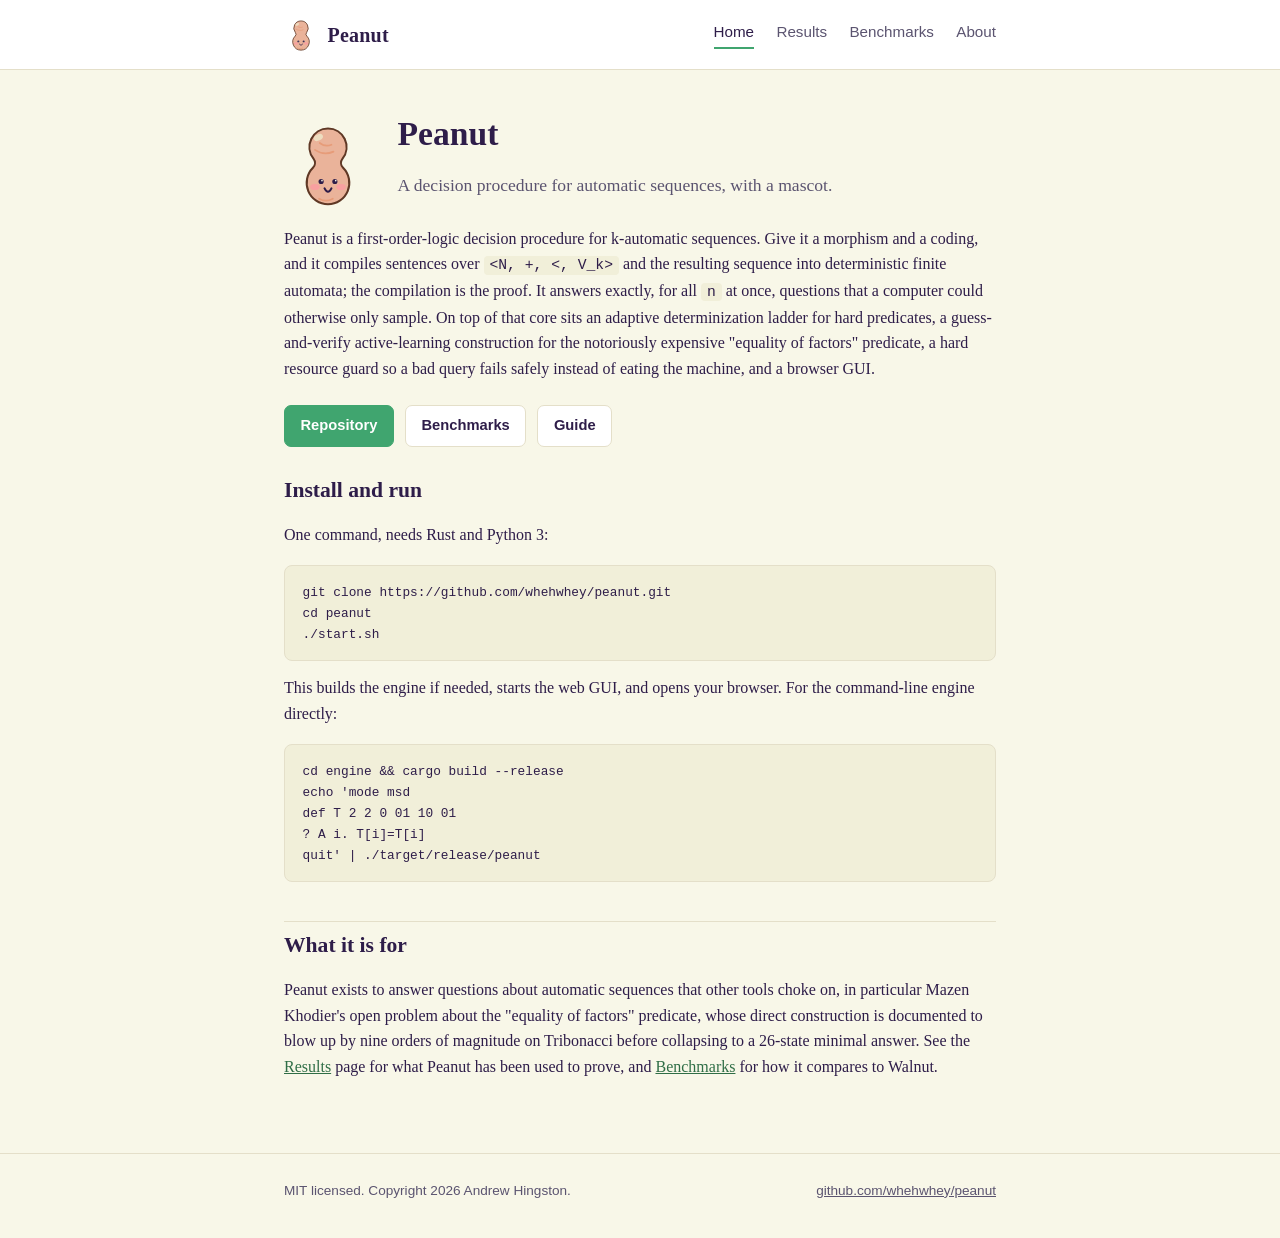
==== docs/site/index.html @ fb2adb34 "Add docs/site/: GitHub Pages source (not enabled) Static HTML/CSS site: index, results, benchmarks, " ====
<!doctype html>
<html lang="en">
<head>
<meta charset="utf-8">
<meta name="viewport" content="width=device-width, initial-scale=1">
<title>Peanut: an automatic sequence decision procedure</title>
<meta name="description" content="Peanut is a first-order-logic decision procedure for k-automatic sequences: an open-source engine, benchmarked against Walnut, that has answered two open problems.">
<link rel="icon" href="assets/favicon.svg" type="image/svg+xml">
<link rel="stylesheet" href="style.css">
</head>
<body>
<header class="site">
  <div class="wrap">
    <a class="brand" href="index.html">
      <img src="assets/logo.svg" alt="">
      <span class="brand-name">Peanut</span>
    </a>
    <nav class="site">
      <a href="index.html" aria-current="page">Home</a>
      <a href="results.html">Results</a>
      <a href="benchmarks.html">Benchmarks</a>
      <a href="about.html">About</a>
    </nav>
  </div>
</header>

<main>
  <div class="wrap">
    <div class="hero">
      <img src="assets/logo.svg" alt="Peanut mascot: a chubby kawaii peanut with dot eyes and blushed cheeks">
      <div>
        <h1>Peanut</h1>
        <p class="lede">A decision procedure for automatic sequences, with a mascot.</p>
      </div>
    </div>

    <p>
      Peanut is a first-order-logic decision procedure for k-automatic sequences.
      Give it a morphism and a coding, and it compiles sentences over
      <code>&lt;N, +, &lt;, V_k&gt;</code> and the resulting sequence into deterministic
      finite automata; the compilation is the proof. It answers exactly, for all
      <code>n</code> at once, questions that a computer could otherwise only sample.
      On top of that core sits an adaptive determinization ladder for hard
      predicates, a guess-and-verify active-learning construction for the notoriously
      expensive "equality of factors" predicate, a hard resource guard so a bad query
      fails safely instead of eating the machine, and a browser GUI.
    </p>

    <div class="cta-row">
      <a class="btn btn-primary" href="https://github.com/whehwhey/peanut">Repository</a>
      <a class="btn" href="benchmarks.html">Benchmarks</a>
      <a class="btn" href="https://github.com/whehwhey/peanut/blob/main/docs/COMMANDS.md">Guide</a>
    </div>

    <h2>Install and run</h2>
    <p>One command, needs Rust and Python 3:</p>
    <pre><code>git clone https://github.com/whehwhey/peanut.git
cd peanut
./start.sh</code></pre>
    <p>
      This builds the engine if needed, starts the web GUI, and opens your browser.
      For the command-line engine directly:
    </p>
    <pre><code>cd engine &amp;&amp; cargo build --release
echo 'mode msd
def T 2 2 0 01 10 01
? A i. T[i]=T[i]
quit' | ./target/release/peanut</code></pre>

    <h2>What it is for</h2>
    <p>
      Peanut exists to answer questions about automatic sequences that other tools
      choke on, in particular Mazen Khodier's open problem about the "equality of
      factors" predicate, whose direct construction is documented to blow up by nine
      orders of magnitude on Tribonacci before collapsing to a 26-state minimal
      answer. See the <a href="results.html">Results</a> page for what Peanut has
      been used to prove, and <a href="benchmarks.html">Benchmarks</a> for how it
      compares to Walnut.
    </p>
  </div>
</main>

<footer class="site">
  <div class="wrap">
    <span>MIT licensed. Copyright 2026 Andrew Hingston.</span>
    <span><a href="https://github.com/whehwhey/peanut">github.com/whehwhey/peanut</a></span>
  </div>
</footer>
</body>
</html>
---- docs/site/style.css ----
/* Peanut site — shared styles. Palette derived in brand/BRAND.md. */

:root {
  --shell: #EAB39A;
  --shadow: #E48558;
  --outline: #5F3825;
  --ink: #2E1D49;
  --cream: #F8F7E8;
  --highlight: #F0EFD1;
  --true: #69A234;
  --think: #40A56F;
  --blush: #F8A0A0;
  --false: #E14747;

  --bg: var(--cream);
  --surface: #ffffff;
  --text: var(--ink);
  --text-muted: #5b5470;
  --border: #e4dfc9;
  --link: #2f6e46;
  --link-hover: var(--true);
  --code-bg: #f1efd9;
}

@media (prefers-color-scheme: dark) {
  :root {
    --bg: #1b1730;
    --surface: #241f3d;
    --text: #efeadf;
    --text-muted: #b7aecf;
    --border: #362f54;
    --link: #7fd19a;
    --link-hover: #a6e6b9;
    --code-bg: #2a2447;
  }
}

* { box-sizing: border-box; }

html { -webkit-text-size-adjust: 100%; }

body {
  margin: 0;
  background: var(--bg);
  color: var(--text);
  font-family: Iowan Old Style, Palatino Linotype, Palatino, Georgia, serif;
  line-height: 1.6;
}

.wrap {
  max-width: 760px;
  margin: 0 auto;
  padding: 0 1.5rem;
}

header.site {
  border-bottom: 1px solid var(--border);
  background: var(--surface);
}

header.site .wrap {
  display: flex;
  align-items: center;
  justify-content: space-between;
  padding-top: 1.1rem;
  padding-bottom: 1.1rem;
  flex-wrap: wrap;
  gap: 0.75rem;
}

.brand {
  display: flex;
  align-items: center;
  gap: 0.6rem;
  text-decoration: none;
  color: var(--text);
}

.brand img { width: 34px; height: 34px; display: block; }

.brand-name {
  font-family: Iowan Old Style, Palatino Linotype, Georgia, serif;
  font-weight: 700;
  font-size: 1.25rem;
  letter-spacing: 0.01em;
}

nav.site {
  display: flex;
  gap: 1.4rem;
  font-family: -apple-system, BlinkMacSystemFont, "Segoe UI", Helvetica, Arial, sans-serif;
  font-size: 0.95rem;
}

nav.site a {
  color: var(--text-muted);
  text-decoration: none;
  padding-bottom: 2px;
  border-bottom: 2px solid transparent;
}

nav.site a:hover,
nav.site a[aria-current="page"] {
  color: var(--text);
  border-bottom-color: var(--think);
}

main { padding: 2.75rem 0 3.5rem; }

h1 {
  font-size: 2.1rem;
  line-height: 1.2;
  margin: 0 0 1rem;
}

h2 {
  font-size: 1.35rem;
  margin: 2.4rem 0 0.9rem;
  padding-top: 0.4rem;
  border-top: 1px solid var(--border);
}

h2:first-of-type { border-top: none; padding-top: 0; margin-top: 1.6rem; }

p { margin: 0 0 1.1rem; }

.lede {
  font-size: 1.1rem;
  color: var(--text-muted);
}

a { color: var(--link); }
a:hover { color: var(--link-hover); }

code, pre, .mono {
  font-family: ui-monospace, SFMono-Regular, Menlo, Consolas, monospace;
}

code {
  background: var(--code-bg);
  padding: 0.1em 0.4em;
  border-radius: 4px;
  font-size: 0.92em;
}

pre {
  background: var(--code-bg);
  border: 1px solid var(--border);
  border-radius: 8px;
  padding: 1rem 1.1rem;
  overflow-x: auto;
  font-size: 0.87rem;
  line-height: 1.5;
}

pre code { background: none; padding: 0; }

.table-scroll {
  overflow-x: auto;
  border: 1px solid var(--border);
  border-radius: 8px;
  margin: 0 0 1.3rem;
}

table {
  border-collapse: collapse;
  width: 100%;
  min-width: 560px;
  font-size: 0.92rem;
  font-family: -apple-system, BlinkMacSystemFont, "Segoe UI", Helvetica, Arial, sans-serif;
}

th, td {
  text-align: left;
  padding: 0.55rem 0.8rem;
  border-bottom: 1px solid var(--border);
  vertical-align: top;
}

th {
  background: var(--surface);
  font-weight: 700;
  white-space: nowrap;
}

tr:last-child td { border-bottom: none; }

.status {
  display: inline-block;
  font-family: -apple-system, BlinkMacSystemFont, "Segoe UI", Helvetica, Arial, sans-serif;
  font-size: 0.75rem;
  font-weight: 700;
  letter-spacing: 0.03em;
  padding: 0.18em 0.55em;
  border-radius: 5px;
  white-space: nowrap;
}

.status-proved { background: rgba(105,162,52,0.16); color: var(--true); }
.status-verified { background: rgba(64,165,111,0.16); color: var(--think); }
.status-open { background: rgba(225,71,71,0.14); color: var(--false); }

.cta-row {
  display: flex;
  flex-wrap: wrap;
  gap: 0.7rem;
  margin: 1.5rem 0 0.5rem;
}

.btn {
  display: inline-block;
  font-family: -apple-system, BlinkMacSystemFont, "Segoe UI", Helvetica, Arial, sans-serif;
  font-weight: 600;
  font-size: 0.92rem;
  text-decoration: none;
  padding: 0.55em 1.05em;
  border-radius: 7px;
  border: 1px solid var(--border);
  color: var(--text);
  background: var(--surface);
}

.btn:hover { border-color: var(--think); color: var(--think); }

.btn-primary {
  background: var(--think);
  border-color: var(--think);
  color: #fff;
}

.btn-primary:hover { background: var(--true); border-color: var(--true); color: #fff; }

.hero {
  display: flex;
  align-items: center;
  gap: 1.6rem;
  margin-bottom: 0.6rem;
}

.hero img { width: 88px; height: 88px; flex-shrink: 0; }

.note {
  font-size: 0.9rem;
  color: var(--text-muted);
  background: var(--surface);
  border: 1px solid var(--border);
  border-radius: 8px;
  padding: 0.9rem 1.1rem;
}

footer.site {
  border-top: 1px solid var(--border);
  padding: 1.6rem 0 2.4rem;
}

footer.site .wrap {
  font-family: -apple-system, BlinkMacSystemFont, "Segoe UI", Helvetica, Arial, sans-serif;
  font-size: 0.85rem;
  color: var(--text-muted);
  display: flex;
  justify-content: space-between;
  flex-wrap: wrap;
  gap: 0.5rem;
}

footer.site a { color: var(--text-muted); }

@media (max-width: 480px) {
  h1 { font-size: 1.7rem; }
  .hero { flex-direction: column; align-items: flex-start; }
}
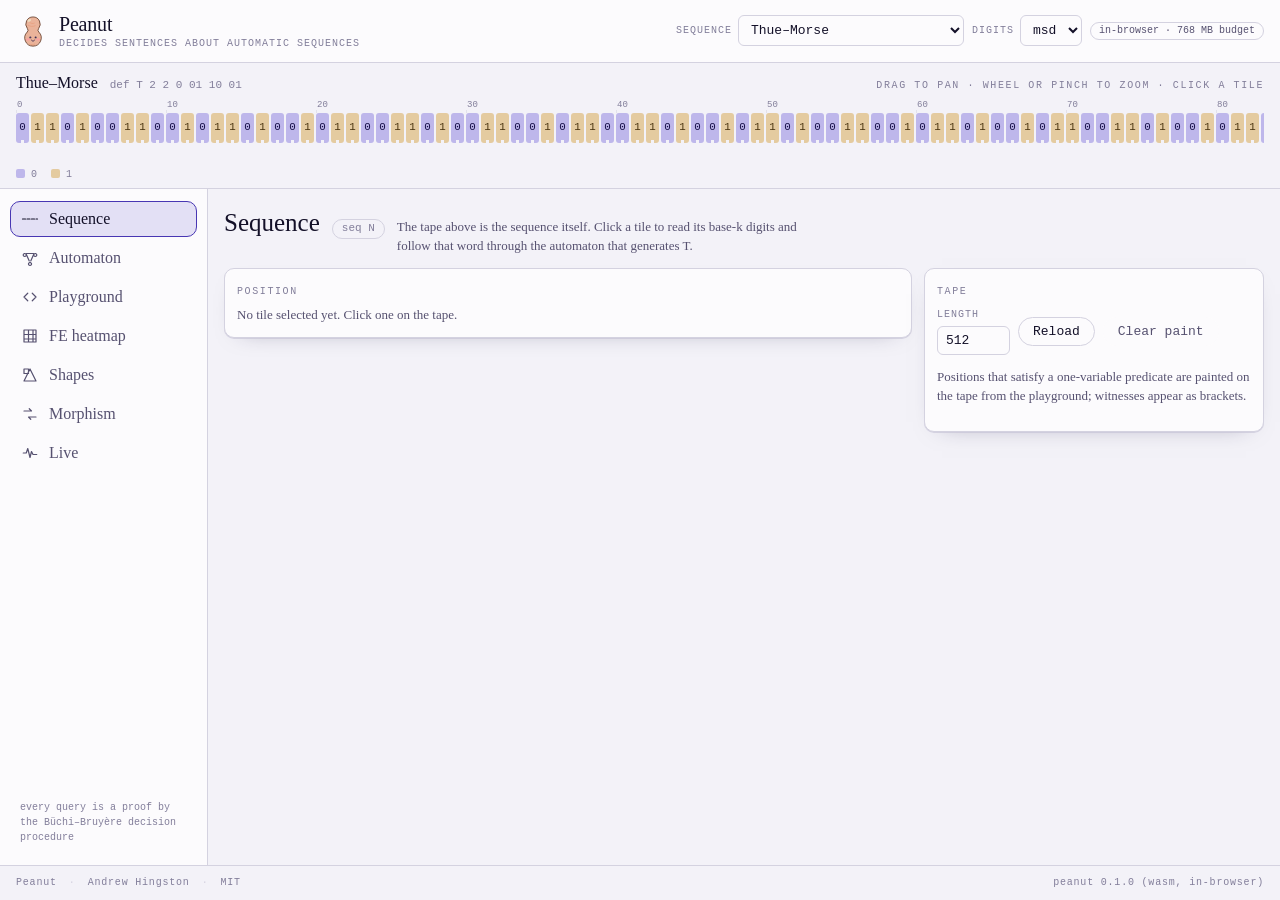
==== commit 0e2f9cf8: "Publish in-browser WASM playground (docs/site): self-contained engine + UI, no research" ====
--- a/docs/site/index.html
+++ b/docs/site/index.html
@@ -2,89 +2,368 @@
 <html lang="en">
 <head>
 <meta charset="utf-8">
-<meta name="viewport" content="width=device-width, initial-scale=1">
-<title>Peanut: an automatic sequence decision procedure</title>
-<meta name="description" content="Peanut is a first-order-logic decision procedure for k-automatic sequences: an open-source engine, benchmarked against Walnut, that has answered two open problems.">
-<link rel="icon" href="assets/favicon.svg" type="image/svg+xml">
+<meta name="viewport" content="width=device-width, initial-scale=1, viewport-fit=cover">
+<title>Peanut</title>
+<meta name="color-scheme" content="light dark">
+<link rel="icon" href="favicon.svg">
+<link rel="apple-touch-icon" href="logo.svg">
 <link rel="stylesheet" href="style.css">
 </head>
 <body>
-<header class="site">
-  <div class="wrap">
-    <a class="brand" href="index.html">
-      <img src="assets/logo.svg" alt="">
-      <span class="brand-name">Peanut</span>
+<div class="app">
+
+  <header class="topbar">
+    <a class="brand" href="./">
+      <span id="brandmark"></span>
+      <span>
+        <span class="wordmark">Peanut</span>
+        <span class="tagline">decides sentences about automatic sequences</span>
+      </span>
     </a>
-    <nav class="site">
-      <a href="index.html" aria-current="page">Home</a>
-      <a href="results.html">Results</a>
-      <a href="benchmarks.html">Benchmarks</a>
-      <a href="about.html">About</a>
-    </nav>
+
+    <div class="seqpick">
+      <label class="field" style="flex-direction:row;align-items:center;gap:6px">
+        <span>sequence</span>
+        <select id="seqSelect" aria-label="Sequence"></select>
+      </label>
+      <label class="field" style="flex-direction:row;align-items:center;gap:6px">
+        <span>digits</span>
+        <select id="modeSelect" aria-label="Digit order">
+          <option value="msd">msd</option>
+          <option value="lsd">lsd</option>
+        </select>
+      </label>
+      <span class="pill" id="healthPill">connecting…</span>
+    </div>
+  </header>
+
+  <!-- The tape: one strip of T, shared by every view.  Results paint onto it. -->
+  <section class="tape" aria-label="Sequence tape">
+    <div class="tape-head">
+      <span class="seqname" id="tapeName">—</span>
+      <span class="def" id="tapeDef"></span>
+      <span class="spacer"></span>
+      <span class="eyebrow" id="tapeHint">drag to pan · wheel or pinch to zoom · click a tile</span>
+    </div>
+    <div class="tape-canvas-wrap">
+      <canvas class="tape-canvas" id="tapeCanvas" aria-label="Symbols of the sequence"></canvas>
+    </div>
+    <div class="tape-legend" id="tapeLegend"></div>
+  </section>
+
+  <div class="body">
+    <nav class="rail" id="rail" aria-label="Views"></nav>
+
+    <main class="main">
+
+      <!-- ------------------------------------------------ sequence -->
+      <section class="view on" id="view-sequence">
+        <div class="view-head">
+          <h2>Sequence</h2><span class="cmd">seq N</span>
+          <p>The tape above is the sequence itself. Click a tile to read its base-k digits and
+             follow that word through the automaton that generates T.</p>
+        </div>
+        <div class="grid2">
+          <div class="panel" id="posCard">
+            <span class="eyebrow">position</span>
+            <p style="color:var(--ink-2);margin:6px 0 0">No tile selected yet. Click one on the tape.</p>
+          </div>
+          <div class="panel">
+            <span class="eyebrow">tape</span>
+            <div class="row" style="margin-top:8px">
+              <label class="field">length
+                <input type="number" id="seqLen" min="16" max="20000" step="16" value="512">
+              </label>
+              <button class="btn" id="seqReload">Reload</button>
+              <button class="btn ghost" id="tapeClear">Clear paint</button>
+            </div>
+            <p style="color:var(--ink-2)">Positions that satisfy a one-variable predicate are
+               painted on the tape from the playground; witnesses appear as brackets.</p>
+          </div>
+        </div>
+      </section>
+
+      <!-- ------------------------------------------------ automaton -->
+      <section class="view" id="view-automaton">
+        <div class="view-head">
+          <h2>Automaton</h2><span class="cmd">export</span>
+          <p>The DFAO that generates T, and the automaton of the last predicate you built.
+             Nodes are states; an edge carries every digit tuple that takes one state to the other.</p>
+        </div>
+        <div class="row" style="margin-bottom:10px">
+          <label class="field" style="flex-direction:row;align-items:center;gap:6px">
+            <span>show</span>
+            <select id="autoPick"><option value="T">T — the sequence</option></select>
+          </label>
+          <button class="btn" id="autoReload">Load</button>
+          <button class="btn ghost" id="autoFit">Fit</button>
+          <button class="btn ghost" id="autoRelax">Relax layout</button>
+          <span class="spacer"></span>
+          <span class="pill" id="autoInfo">—</span>
+        </div>
+        <div class="canvas-frame">
+          <canvas class="stage" id="autoCanvas" aria-label="Automaton"></canvas>
+          <div class="tip" id="autoTip"></div>
+        </div>
+      </section>
+
+      <!-- ------------------------------------------------ playground -->
+      <section class="view" id="view-playground">
+        <div class="view-head">
+          <h2>Playground</h2><span class="cmd">? · let · witness · enum · finite · learnfe</span>
+          <p>One command per line. The sequence is defined for you; everything below runs in a
+             single engine session.</p>
+        </div>
+        <div class="grid2">
+          <div>
+            <div class="panel">
+              <textarea class="editor" id="editor" spellcheck="false" aria-label="Formula script">? ~ E i,n. n&gt;=1 &amp; (A t. t &lt; n =&gt; T[i+t] = T[i+n+t])</textarea>
+              <div class="row" style="margin-top:8px">
+                <button class="btn primary" id="runBtn">Run</button>
+                <button class="btn" id="runStreamBtn">Run with live progress</button>
+                <button class="btn ghost" id="clearBtn">Clear results</button>
+                <span class="spacer"></span>
+                <label class="field" style="flex-direction:row;align-items:center;gap:6px">
+                  <span>budget MB</span>
+                  <input type="number" id="memMb" min="128" max="8192" step="128" value="1536" style="width:82px">
+                </label>
+                <label class="field" style="flex-direction:row;align-items:center;gap:6px">
+                  <span>timeout s</span>
+                  <input type="number" id="timeoutS" min="5" max="1800" step="5" value="120" style="width:70px">
+                </label>
+              </div>
+            </div>
+            <div class="results" id="results"></div>
+          </div>
+          <div class="panel">
+            <span class="eyebrow">library</span>
+            <div class="libwrap" id="library"></div>
+          </div>
+        </div>
+      </section>
+
+      <!-- ------------------------------------------------ heatmap -->
+      <section class="view" id="view-femap">
+        <div class="view-head">
+          <h2>Factor equality</h2><span class="cmd">fe_map</span>
+          <p>FE(i, j, L) is true when the length-L factors at i and at j agree. This grid is walked
+             directly through the DFAO — no automaton is built, so it is the ground truth the FE
+             automaton has to encode.</p>
+        </div>
+        <div class="row" style="margin-bottom:10px">
+          <label class="field">i from <input type="number" id="feI0" value="0" min="0" style="width:96px"></label>
+          <label class="field">j from <input type="number" id="feJ0" value="0" min="0" style="width:96px"></label>
+          <label class="field">size <input type="number" id="feSize" value="128" min="8" max="512" step="8" style="width:80px"></label>
+          <label class="field">length L <input type="number" id="feL" value="4" min="0" max="4096" style="width:80px"></label>
+          <button class="btn primary" id="feRun">Draw</button>
+          <span class="spacer"></span>
+          <span class="pill" id="feInfo">—</span>
+        </div>
+        <div class="canvas-frame">
+          <canvas class="heat" id="feCanvas" aria-label="FE heatmap"></canvas>
+          <div class="tip" id="feTip"></div>
+        </div>
+        <p class="eyebrow" style="margin-top:8px">drag to move the window · wheel to zoom · click a cell to compare the two factors</p>
+      </section>
+
+      <!-- ------------------------------------------------ shapes -->
+      <section class="view" id="view-shapes">
+        <div class="view-head">
+          <h2>Shapes</h2><span class="cmd">pic · seq</span>
+          <p>Three pictures of the same object: a two-variable predicate over the (i, j) plane,
+             the sequence walked as a turtle path, and the sequence folded into a square. Every
+             cell of a picture is one run of the predicate's automaton — nothing new is built.</p>
+        </div>
+
+        <div class="seg" id="shapeTabs" role="tablist" aria-label="Shape kind">
+          <button role="tab" data-tab="picture" aria-selected="true">Predicate picture</button>
+          <button role="tab" data-tab="turtle" aria-selected="false">Turtle</button>
+          <button role="tab" data-tab="square" aria-selected="false">Square</button>
+        </div>
+
+        <!-- (a) predicate pictures -->
+        <div class="shape-pane on" id="shape-picture">
+          <div class="panel">
+            <div class="row">
+              <label class="field" style="flex:1 1 220px">shape
+                <select id="picShape" aria-label="Picture"></select>
+              </label>
+              <label class="field">cells
+                <input type="number" id="picN" value="128" min="8" max="1024" step="8" style="width:82px">
+              </label>
+              <label class="field">i from <input type="number" id="picI0" value="0" min="0" style="width:88px"></label>
+              <label class="field">j from <input type="number" id="picJ0" value="0" min="0" style="width:88px"></label>
+              <label class="field">step <input type="number" id="picScale" value="1" min="1" max="4096" style="width:70px"></label>
+              <button class="btn primary" id="picRun">Draw</button>
+              <button class="btn ghost" id="picHome">Reset view</button>
+            </div>
+            <div class="row" style="margin-top:8px">
+              <label class="field" style="flex:1 1 100%">P(i, j) ≡
+                <input type="text" id="picBody" value="T[i]=T[j]" spellcheck="false">
+              </label>
+            </div>
+            <details id="picSetupBox" style="margin-top:6px">
+              <summary class="eyebrow" style="cursor:pointer">setup lines (run before the picture)</summary>
+              <textarea class="editor" id="picPre" spellcheck="false" style="min-height:64px;margin-top:6px"></textarea>
+              <p class="eyebrow" id="picDefNote" style="margin:6px 0 0;text-transform:none;letter-spacing:0"></p>
+            </details>
+          </div>
+          <div class="canvas-frame" style="margin-top:10px">
+            <canvas class="pic" id="picCanvas" aria-label="Predicate picture"></canvas>
+            <div class="tip" id="picTip"></div>
+          </div>
+          <div class="row" style="margin-top:8px">
+            <span class="pill" id="picInfo">—</span>
+            <span class="swatches" id="picSwatch"></span>
+            <span class="spacer"></span>
+            <span class="eyebrow">drag to pan · wheel or pinch to zoom · tap a cell to read it</span>
+          </div>
+          <div class="panel" id="picRead" style="margin-top:10px">
+            <span class="eyebrow">cell</span>
+            <p style="color:var(--ink-2);margin:6px 0 0">No cell picked yet.</p>
+          </div>
+        </div>
+
+        <!-- (b) turtle graphics -->
+        <div class="shape-pane" id="shape-turtle">
+          <div class="panel">
+            <div class="row">
+              <label class="field" style="flex:1 1 200px">preset
+                <select id="turPreset" aria-label="Turtle preset"></select>
+              </label>
+              <label class="field">steps
+                <input type="number" id="turN" value="2048" min="16" max="20000" step="16" style="width:92px">
+              </label>
+              <label class="field">speed
+                <input type="range" id="turSpeed" min="0" max="100" value="60" style="width:120px">
+              </label>
+              <button class="btn primary" id="turDraw">Draw</button>
+              <button class="btn" id="turPause">Pause</button>
+              <button class="btn ghost" id="turFit">Fit</button>
+            </div>
+            <div class="row" id="turAngles" style="margin-top:8px"></div>
+          </div>
+          <div class="canvas-frame" style="margin-top:10px">
+            <canvas class="pic" id="turCanvas" aria-label="Turtle path"></canvas>
+          </div>
+          <div class="row" style="margin-top:8px">
+            <span class="pill" id="turInfo">—</span>
+            <span class="spacer"></span>
+            <span class="eyebrow">one step forward per symbol, then turn by that symbol's angle</span>
+          </div>
+        </div>
+
+        <!-- (c) sequence as a square -->
+        <div class="shape-pane" id="shape-square">
+          <div class="panel">
+            <div class="row">
+              <label class="field">side N
+                <input type="number" id="sqN" value="128" min="8" max="512" step="8" style="width:92px">
+              </label>
+              <label class="field" style="flex-direction:row;align-items:center;gap:6px">
+                <span>order</span>
+                <select id="sqOrder" aria-label="Fill order">
+                  <option value="row">row-major</option>
+                  <option value="boustro">boustrophedon</option>
+                </select>
+              </label>
+              <button class="btn primary" id="sqRun">Draw</button>
+              <span class="spacer"></span>
+              <span class="pill" id="sqInfo">—</span>
+            </div>
+          </div>
+          <div class="canvas-frame" style="margin-top:10px">
+            <canvas class="pic" id="sqCanvas" aria-label="The sequence laid out as a square"></canvas>
+            <div class="tip" id="sqTip"></div>
+          </div>
+          <p class="eyebrow" style="margin-top:8px">the first N² terms, row by row · tap a cell for its index</p>
+        </div>
+      </section>
+
+      <!-- ------------------------------------------------ morphism -->
+      <section class="view" id="view-morphism">
+        <div class="view-head">
+          <h2>Morphism sandbox</h2><span class="cmd">def T k m start …</span>
+          <p>Edit a k-uniform morphism and its coding. The tape regrows from the fixed point as you
+             type. Roll a random admissible one, then put it through the battery.</p>
+        </div>
+        <div class="grid2">
+          <div class="panel">
+            <div class="row">
+              <label class="field">base k <input type="number" id="mK" value="2" min="2" max="6" style="width:64px"></label>
+              <label class="field">letters m <input type="number" id="mM" value="2" min="1" max="9" style="width:64px"></label>
+              <button class="btn" id="mRoll">Roll random (PRISM)</button>
+              <button class="btn ghost" id="mFromCurrent">Copy current sequence</button>
+            </div>
+            <div class="rules" id="mRules" style="margin-top:10px"></div>
+            <div class="row" style="margin-top:10px">
+              <label class="field" style="flex:1">coding (one output letter per state)
+                <input type="text" id="mCoding" value="01">
+              </label>
+            </div>
+            <div class="row" style="margin-top:8px">
+              <span class="def" id="mDef" style="font-family:var(--mono);font-size:11px;color:var(--ink-2);word-break:break-all"></span>
+            </div>
+            <div id="mStatus" style="margin-top:6px"></div>
+            <div class="row" style="margin-top:10px">
+              <button class="btn primary" id="mUse">Use this sequence</button>
+              <button class="btn" id="mBattery">Run the battery</button>
+            </div>
+          </div>
+          <div class="panel">
+            <span class="eyebrow">battery</span>
+            <div id="battOut" style="margin-top:8px;color:var(--ink-2)">
+              Squares, cubes, overlaps, palindromes, borders, recurrence, and |FE| — one engine
+              session, one table.
+            </div>
+          </div>
+        </div>
+      </section>
+
+      <!-- ------------------------------------------------ live -->
+      <section class="view" id="view-live">
+        <div class="view-head">
+          <h2>Live compute</h2><span class="cmd">AM_PROGRESS=1</span>
+          <p>What the engine is doing right now: which determinization it is on, how many subsets
+             it has built, and how close it is to the memory budget.</p>
+        </div>
+        <div class="panel">
+          <div class="row" style="align-items:flex-start">
+            <div class="mascot" id="mascot"></div>
+            <div style="flex:1;min-width:min(200px,100%)">
+              <div class="row">
+                <span class="eyebrow" id="liveState">idle</span>
+                <span class="chip" id="liveVerdict" hidden></span>
+                <span class="spacer"></span>
+                <button class="btn" id="cancelBtn" disabled>Stop the job</button>
+                <span class="chip done" id="liveDone" hidden>Done</span>
+              </div>
+              <div class="phasebar" id="phasebar"></div>
+              <div class="phaselabels" id="phaselabels"></div>
+            </div>
+          </div>
+          <div class="counters" id="counters"></div>
+          <div style="margin-top:10px">
+            <div class="row"><span class="eyebrow">memory against budget</span><span class="spacer"></span><span class="eyebrow" id="memText">0 / 1536 MB</span></div>
+            <div class="gauge"><i id="memBar"></i></div>
+          </div>
+          <div class="log" id="liveLog"></div>
+        </div>
+      </section>
+
+    </main>
   </div>
-</header>
-
-<main>
-  <div class="wrap">
-    <div class="hero">
-      <img src="assets/logo.svg" alt="Peanut mascot: a chubby kawaii peanut with dot eyes and blushed cheeks">
-      <div>
-        <h1>Peanut</h1>
-        <p class="lede">A decision procedure for automatic sequences, with a mascot.</p>
-      </div>
-    </div>
-
-    <p>
-      Peanut is a first-order-logic decision procedure for k-automatic sequences.
-      Give it a morphism and a coding, and it compiles sentences over
-      <code>&lt;N, +, &lt;, V_k&gt;</code> and the resulting sequence into deterministic
-      finite automata; the compilation is the proof. It answers exactly, for all
-      <code>n</code> at once, questions that a computer could otherwise only sample.
-      On top of that core sits an adaptive determinization ladder for hard
-      predicates, a guess-and-verify active-learning construction for the notoriously
-      expensive "equality of factors" predicate, a hard resource guard so a bad query
-      fails safely instead of eating the machine, and a browser GUI.
-    </p>
-
-    <div class="cta-row">
-      <a class="btn btn-primary" href="https://github.com/whehwhey/peanut">Repository</a>
-      <a class="btn" href="benchmarks.html">Benchmarks</a>
-      <a class="btn" href="https://github.com/whehwhey/peanut/blob/main/docs/COMMANDS.md">Guide</a>
-    </div>
-
-    <h2>Install and run</h2>
-    <p>One command, needs Rust and Python 3:</p>
-    <pre><code>git clone https://github.com/whehwhey/peanut.git
-cd peanut
-./start.sh</code></pre>
-    <p>
-      This builds the engine if needed, starts the web GUI, and opens your browser.
-      For the command-line engine directly:
-    </p>
-    <pre><code>cd engine &amp;&amp; cargo build --release
-echo 'mode msd
-def T 2 2 0 01 10 01
-? A i. T[i]=T[i]
-quit' | ./target/release/peanut</code></pre>
-
-    <h2>What it is for</h2>
-    <p>
-      Peanut exists to answer questions about automatic sequences that other tools
-      choke on, in particular Mazen Khodier's open problem about the "equality of
-      factors" predicate, whose direct construction is documented to blow up by nine
-      orders of magnitude on Tribonacci before collapsing to a 26-state minimal
-      answer. See the <a href="results.html">Results</a> page for what Peanut has
-      been used to prove, and <a href="benchmarks.html">Benchmarks</a> for how it
-      compares to Walnut.
-    </p>
-  </div>
-</main>
-
-<footer class="site">
-  <div class="wrap">
-    <span>MIT licensed. Copyright 2026 Andrew Hingston.</span>
-    <span><a href="https://github.com/whehwhey/peanut">github.com/whehwhey/peanut</a></span>
-  </div>
-</footer>
+
+  <footer class="foot">
+    <span>Peanut</span><span class="dot">·</span>
+    <span>Andrew Hingston</span><span class="dot">·</span>
+    <span>MIT</span>
+    <span class="spacer"></span>
+    <span id="footEngine"></span>
+  </footer>
+</div>
+
+<script src="wasm-backend.js"></script>
+<script src="app.js"></script>
 </body>
 </html>
--- a/docs/site/style.css
+++ b/docs/site/style.css
@@ -1,271 +1,512 @@
-/* Peanut site — shared styles. Palette derived in brand/BRAND.md. */
+/* Peanut — every token below is derived from PEANUT_DESIGN_SEED = 653658211.
+   The derivation (splitmix64, draw order, candidate lists) is written out in
+   gui/DESIGN.md.  Do not hand-tune a value here without changing that file too. */
 
 :root {
-  --shell: #EAB39A;
-  --shadow: #E48558;
-  --outline: #5F3825;
-  --ink: #2E1D49;
-  --cream: #F8F7E8;
-  --highlight: #F0EFD1;
-  --true: #69A234;
-  --think: #40A56F;
-  --blush: #F8A0A0;
-  --false: #E14747;
-
-  --bg: var(--cream);
-  --surface: #ffffff;
-  --text: var(--ink);
-  --text-muted: #5b5470;
-  --border: #e4dfc9;
-  --link: #2f6e46;
-  --link-hover: var(--true);
-  --code-bg: #f1efd9;
+  /* seed draw 1: base hue 248.  draw 2: split-complement, so the arms are 38 and 98.
+     draw 12: saturation 53. */
+  --h-ink: 248;
+  --h-warn: 38;
+  --h-true: 98;
+
+  --paper:      hsl(248 30% 96%);
+  --panel:      hsl(248 40% 99%);
+  --panel-2:    hsl(248 24% 93%);
+  --rule:       hsl(248 18% 85%);
+  --rule-soft:  hsl(248 18% 90%);
+  --ink:        hsl(248 42% 11%);
+  --ink-2:      hsl(248 16% 38%);
+  --ink-3:      hsl(248 12% 55%);
+
+  --indigo:     hsl(248 53% 46%);
+  --indigo-2:   hsl(248 53% 92%);
+  --amber:      hsl(38 74% 42%);
+  --amber-2:    hsl(38 80% 90%);
+  --green:      hsl(98 40% 30%);
+  --green-2:    hsl(98 38% 88%);
+  --rust:       hsl(14 62% 44%);
+  --rust-2:     hsl(14 70% 92%);
+
+  /* draw 9: corner radius 10 — the peanut shell is round, so everything is */
+  --r: 10px;
+  --r-s: 6px;
+
+  /* draw 7: modular scale 1.25 from 13px */
+  --t0: 13px;
+  --t1: 16px;
+  --t2: 20px;
+  --t3: 25px;
+  --t4: 32px;
+
+  /* draw 4/5/6: American Typewriter / Charter / Menlo */
+  --display: "American Typewriter", "Superclarendon", "Rockwell", Georgia, serif;
+  --body: Charter, "Iowan Old Style", Georgia, "Times New Roman", serif;
+  --mono: Menlo, "SF Mono", Monaco, "Courier New", monospace;
+
+  --rail: 208px;
+  --shadow: 0 1px 0 hsl(248 20% 80% / .6), 0 8px 24px -18px hsl(248 40% 20% / .5);
 }
 
 @media (prefers-color-scheme: dark) {
   :root {
-    --bg: #1b1730;
-    --surface: #241f3d;
-    --text: #efeadf;
-    --text-muted: #b7aecf;
-    --border: #362f54;
-    --link: #7fd19a;
-    --link-hover: #a6e6b9;
-    --code-bg: #2a2447;
+    --paper:     hsl(248 26% 9%);
+    --panel:     hsl(248 22% 13%);
+    --panel-2:   hsl(248 20% 17%);
+    --rule:      hsl(248 14% 26%);
+    --rule-soft: hsl(248 14% 20%);
+    --ink:       hsl(248 24% 93%);
+    --ink-2:     hsl(248 14% 70%);
+    --ink-3:     hsl(248 12% 55%);
+    --indigo:    hsl(248 62% 72%);
+    --indigo-2:  hsl(248 40% 24%);
+    --amber:     hsl(38 78% 62%);
+    --amber-2:   hsl(38 40% 22%);
+    --green:     hsl(98 44% 60%);
+    --green-2:   hsl(98 30% 20%);
+    --rust:      hsl(14 70% 64%);
+    --rust-2:    hsl(14 40% 22%);
+    --shadow: 0 1px 0 hsl(248 20% 4% / .6), 0 10px 26px -18px hsl(0 0% 0% / .8);
   }
 }
 
 * { box-sizing: border-box; }
 
-html { -webkit-text-size-adjust: 100%; }
-
-body {
+html, body {
   margin: 0;
-  background: var(--bg);
-  color: var(--text);
-  font-family: Iowan Old Style, Palatino Linotype, Palatino, Georgia, serif;
-  line-height: 1.6;
-}
-
-.wrap {
-  max-width: 760px;
-  margin: 0 auto;
-  padding: 0 1.5rem;
-}
-
-header.site {
-  border-bottom: 1px solid var(--border);
-  background: var(--surface);
-}
-
-header.site .wrap {
+  padding: 0;
+  background: var(--paper);
+  color: var(--ink);
+  font-family: var(--body);
+  font-size: var(--t0);
+  line-height: 1.45;
+  -webkit-text-size-adjust: 100%;
+}
+
+a { color: var(--indigo); }
+
+.eyebrow {
+  font-family: var(--mono);
+  font-size: 10px;
+  letter-spacing: .16em;
+  text-transform: uppercase;
+  color: var(--ink-3);
+}
+
+/* ------------------------------------------------------------------ shell */
+
+.app {
+  min-height: 100vh;
+  min-height: 100dvh;
+  display: grid;
+  grid-template-rows: auto auto 1fr auto;
+}
+
+.topbar {
   display: flex;
   align-items: center;
-  justify-content: space-between;
-  padding-top: 1.1rem;
-  padding-bottom: 1.1rem;
+  gap: 14px;
+  padding: 10px 16px;
+  border-bottom: 1px solid var(--rule);
+  background: var(--panel);
   flex-wrap: wrap;
-  gap: 0.75rem;
-}
-
-.brand {
+}
+
+.brand { display: flex; align-items: center; gap: 9px; text-decoration: none; color: inherit; }
+.brand svg { width: 34px; height: 34px; display: block; }
+.brand .wordmark {
+  font-family: var(--display);
+  font-size: var(--t2);
+  letter-spacing: -.01em;
+}
+.brand .tagline {
+  font-family: var(--mono);
+  font-size: 10px;
+  letter-spacing: .1em;
+  text-transform: uppercase;
+  color: var(--ink-3);
+  display: block;
+  margin-top: -2px;
+}
+
+.seqpick { display: flex; align-items: center; gap: 8px; margin-left: auto; flex-wrap: wrap; }
+
+select, input[type="text"], input[type="number"], textarea {
+  font-family: var(--mono);
+  font-size: var(--t0);
+  color: var(--ink);
+  background: var(--panel);
+  border: 1px solid var(--rule);
+  border-radius: var(--r-s);
+  padding: 6px 8px;
+}
+select { max-width: 46vw; }
+textarea { width: 100%; resize: vertical; line-height: 1.5; }
+
+:focus-visible {
+  outline: 2px solid var(--amber);
+  outline-offset: 2px;
+}
+
+.btn {
+  font-family: var(--mono);
+  font-size: var(--t0);
+  border: 1px solid var(--rule);
+  background: var(--panel);
+  color: var(--ink);
+  border-radius: 999px;
+  padding: 6px 14px;
+  cursor: pointer;
+  white-space: nowrap;
+}
+.btn:hover { border-color: var(--indigo); color: var(--indigo); }
+.btn.primary { background: var(--indigo); border-color: var(--indigo); color: hsl(248 30% 98%); }
+.btn.primary:hover { filter: brightness(1.08); color: hsl(248 30% 98%); }
+.btn.ghost { border-color: transparent; color: var(--ink-2); }
+.btn[disabled] { opacity: .45; cursor: not-allowed; }
+
+/* --------------------------------------------------------- the tape (signature) */
+
+.tape {
+  position: sticky;
+  top: 0;
+  z-index: 20;
+  background: var(--paper);
+  border-bottom: 1px solid var(--rule);
+  padding: 8px 16px 6px;
+}
+.tape-head {
   display: flex;
-  align-items: center;
-  gap: 0.6rem;
-  text-decoration: none;
-  color: var(--text);
-}
-
-.brand img { width: 34px; height: 34px; display: block; }
-
-.brand-name {
-  font-family: Iowan Old Style, Palatino Linotype, Georgia, serif;
-  font-weight: 700;
-  font-size: 1.25rem;
-  letter-spacing: 0.01em;
-}
-
-nav.site {
+  align-items: baseline;
+  gap: 12px;
+  margin-bottom: 5px;
+  flex-wrap: wrap;
+}
+.tape-head .seqname { font-family: var(--display); font-size: var(--t1); }
+.tape-head .def { font-family: var(--mono); font-size: 11px; color: var(--ink-3); }
+.tape-canvas-wrap { position: relative; }
+canvas.tape-canvas { display: block; width: 100%; height: 66px; touch-action: none; cursor: grab; }
+canvas.tape-canvas:active { cursor: grabbing; }
+.tape-legend {
+  display: flex; gap: 14px; flex-wrap: wrap;
+  font-family: var(--mono); font-size: 10px; color: var(--ink-3); margin-top: 3px;
+}
+.tape-legend b { font-weight: normal; color: var(--ink-2); }
+
+/* ------------------------------------------------------------------ body */
+
+.body { display: grid; grid-template-columns: var(--rail) 1fr; min-height: 0; }
+.body > * { min-width: 0; }   /* grid items default to min-content: without this the
+                                 rail's row of buttons makes the whole page scroll sideways */
+
+.rail {
+  border-right: 1px solid var(--rule);
+  padding: 12px 10px;
   display: flex;
-  gap: 1.4rem;
-  font-family: -apple-system, BlinkMacSystemFont, "Segoe UI", Helvetica, Arial, sans-serif;
-  font-size: 0.95rem;
-}
-
-nav.site a {
-  color: var(--text-muted);
-  text-decoration: none;
-  padding-bottom: 2px;
-  border-bottom: 2px solid transparent;
-}
-
-nav.site a:hover,
-nav.site a[aria-current="page"] {
-  color: var(--text);
-  border-bottom-color: var(--think);
-}
-
-main { padding: 2.75rem 0 3.5rem; }
-
-h1 {
-  font-size: 2.1rem;
-  line-height: 1.2;
-  margin: 0 0 1rem;
-}
-
-h2 {
-  font-size: 1.35rem;
-  margin: 2.4rem 0 0.9rem;
-  padding-top: 0.4rem;
-  border-top: 1px solid var(--border);
-}
-
-h2:first-of-type { border-top: none; padding-top: 0; margin-top: 1.6rem; }
-
-p { margin: 0 0 1.1rem; }
-
-.lede {
-  font-size: 1.1rem;
-  color: var(--text-muted);
-}
-
-a { color: var(--link); }
-a:hover { color: var(--link-hover); }
-
-code, pre, .mono {
-  font-family: ui-monospace, SFMono-Regular, Menlo, Consolas, monospace;
-}
-
-code {
-  background: var(--code-bg);
-  padding: 0.1em 0.4em;
-  border-radius: 4px;
-  font-size: 0.92em;
-}
-
-pre {
-  background: var(--code-bg);
-  border: 1px solid var(--border);
-  border-radius: 8px;
-  padding: 1rem 1.1rem;
-  overflow-x: auto;
-  font-size: 0.87rem;
+  flex-direction: column;
+  gap: 3px;
+  background: var(--panel);
+}
+.rail button {
+  display: flex; align-items: center; gap: 10px;
+  width: 100%;
+  text-align: left;
+  border: 1px solid transparent;
+  background: none;
+  color: var(--ink-2);
+  font-family: var(--body);
+  font-size: var(--t1);
+  padding: 8px 10px;
+  border-radius: var(--r);
+  cursor: pointer;
+}
+.rail button svg { width: 18px; height: 18px; flex: 0 0 18px; }
+.rail button:hover { background: var(--panel-2); color: var(--ink); }
+.rail button[aria-current="true"] { background: var(--indigo-2); color: var(--ink); border-color: var(--indigo); }
+.rail .rail-note {
+  margin-top: auto;
+  font-family: var(--mono);
+  font-size: 10px;
+  color: var(--ink-3);
   line-height: 1.5;
-}
-
-pre code { background: none; padding: 0; }
-
-.table-scroll {
-  overflow-x: auto;
-  border: 1px solid var(--border);
-  border-radius: 8px;
-  margin: 0 0 1.3rem;
-}
-
-table {
-  border-collapse: collapse;
-  width: 100%;
-  min-width: 560px;
-  font-size: 0.92rem;
-  font-family: -apple-system, BlinkMacSystemFont, "Segoe UI", Helvetica, Arial, sans-serif;
-}
-
-th, td {
-  text-align: left;
-  padding: 0.55rem 0.8rem;
-  border-bottom: 1px solid var(--border);
-  vertical-align: top;
-}
-
-th {
-  background: var(--surface);
-  font-weight: 700;
+  padding: 8px 10px;
+}
+
+.main { padding: 16px; min-width: 0; }
+.view { display: none; }
+.view.on { display: block; }
+
+.view-head {
+  display: flex; align-items: baseline; gap: 12px; flex-wrap: wrap;
+  margin: 0 0 12px;
+}
+.view-head h2 { font-family: var(--display); font-size: var(--t3); margin: 0; font-weight: normal; }
+.view-head .cmd {
+  font-family: var(--mono); font-size: 11px; color: var(--ink-3);
+  border: 1px solid var(--rule); border-radius: 999px; padding: 1px 9px;
+}
+.view-head p { margin: 0; color: var(--ink-2); max-width: 62ch; min-width: 0; flex-basis: 100%; }
+
+.panel {
+  background: var(--panel);
+  border: 1px solid var(--rule);
+  border-radius: var(--r);
+  padding: 12px;
+  box-shadow: var(--shadow);
+}
+.grid2 { display: grid; gap: 12px; grid-template-columns: minmax(0, 1fr) minmax(0, 340px); align-items: start; }
+.grid2 > * { min-width: 0; }   /* grid items default to min-content width: without this a
+  panel holding a nowrap row (e.g. the "Find every occurrence" button) refuses to shrink
+  below that row's width and overflows its track -- same fix as `.body > *` above. */
+.grid-half { display: grid; gap: 12px; grid-template-columns: repeat(auto-fit, minmax(260px, 1fr)); }
+.row { display: flex; gap: 8px; align-items: center; flex-wrap: wrap; }
+.row.tight { gap: 6px; }
+.spacer { flex: 1 1 auto; }
+
+label.field { display: flex; flex-direction: column; gap: 4px; font-family: var(--mono); font-size: 10px; letter-spacing: .1em; text-transform: uppercase; color: var(--ink-3); min-width: 0; }
+label.field input, label.field select { text-transform: none; letter-spacing: 0; }
+/* a <select> is as wide as its longest option unless told otherwise, and one option here
+   is a sentence -- without this the shape menu drags the whole row past a phone's width */
+label.field input, label.field select { min-width: 0; max-width: 100%; }
+label.field select, label.field option { white-space: nowrap; overflow: hidden; text-overflow: ellipsis; }
+
+/* ------------------------------------------------------------- playground */
+
+.editor {
+  font-family: var(--mono);
+  min-height: 132px;
+  tab-size: 2;
+}
+.libwrap { max-height: 420px; overflow: auto; }
+.libgroup { margin-bottom: 10px; }
+.libgroup > .eyebrow { display: block; margin: 0 0 4px; }
+.libitem {
+  display: block; width: 100%; text-align: left;
+  border: 1px solid var(--rule-soft); background: var(--panel);
+  border-radius: var(--r-s); padding: 6px 9px; margin-bottom: 4px;
+  cursor: pointer; color: var(--ink); font-family: var(--body); font-size: var(--t0);
+}
+.libitem:hover { border-color: var(--indigo); background: var(--indigo-2); }
+.libitem small { display: block; color: var(--ink-3); font-family: var(--mono); font-size: 10px; }
+
+.results { display: flex; flex-direction: column; gap: 8px; margin-top: 12px; }
+.res {
+  border: 1px solid var(--rule);
+  border-left: 4px solid var(--ink-3);
+  border-radius: var(--r-s);
+  padding: 8px 11px;
+  background: var(--panel);
+}
+.res .verdict { font-family: var(--display); font-size: var(--t2); }
+.res .formula { font-family: var(--mono); font-size: 11px; color: var(--ink-2); word-break: break-word; }
+.res .stats { font-family: var(--mono); font-size: 10px; color: var(--ink-3); margin-top: 3px; }
+.res.true  { border-left-color: var(--green); }
+.res.true .verdict { color: var(--green); }
+.res.false { border-left-color: var(--indigo); }
+.res.false .verdict { color: var(--indigo); }
+.res.err   { border-left-color: var(--rust); background: var(--rust-2); }
+.res.err .verdict { color: var(--rust); }
+.res.info  { border-left-color: var(--amber); }
+
+.pill {
+  font-family: var(--mono); font-size: 10px; border-radius: 999px;
+  padding: 1px 8px; border: 1px solid var(--rule); color: var(--ink-2);
+}
+
+/* ------------------------------------------------------------- automaton */
+
+.canvas-frame {
+  position: relative;
+  border: 1px solid var(--rule);
+  border-radius: var(--r);
+  background: var(--panel);
+  overflow: hidden;
+}
+canvas.stage { display: block; width: 100%; height: min(62vh, 560px); touch-action: none; cursor: grab; }
+canvas.stage:active { cursor: grabbing; }
+.tip {
+  position: absolute; pointer-events: none; z-index: 5;
+  background: var(--ink); color: var(--paper);
+  font-family: var(--mono); font-size: 11px; line-height: 1.4;
+  padding: 6px 8px; border-radius: var(--r-s); max-width: 280px;
+  opacity: 0; transition: opacity .1s;
+}
+.tip.on { opacity: 1; }
+
+/* ------------------------------------------------------------- heatmap */
+
+canvas.heat { display: block; width: 100%; height: min(58vh, 520px); touch-action: none; cursor: crosshair; }
+
+/* ------------------------------------------------------------- live panel */
+
+.phasebar { display: flex; gap: 4px; margin: 8px 0; }
+.phasebar div {
+  flex: 1; height: 8px; border-radius: 999px; background: var(--panel-2);
+  border: 1px solid var(--rule-soft);
+}
+.phasebar div.on { background: var(--indigo); border-color: var(--indigo); }
+.phasebar div.done { background: var(--green); border-color: var(--green); }
+/* a phase the ladder never needed is not "not yet" -- it is "not required", so it is
+   drawn hollow and dashed rather than as a pending grey slot */
+.phasebar div.skip { background: none; border-style: dashed; border-color: var(--rule); }
+.phaselabels { display: flex; gap: 4px; }
+/* `brzozowski` is wider than a sixth of a phone, and a label must never be the thing
+   that makes the page scroll: the bar is the signal, the word is the caption */
+.phaselabels span {
+  flex: 1 1 0; min-width: 0;
+  overflow: hidden; white-space: nowrap; text-overflow: ellipsis;
+  font-family: var(--mono); font-size: 9px; letter-spacing: .08em; text-transform: uppercase; color: var(--ink-3);
+}
+.phaselabels span.skip { opacity: .45; text-decoration: line-through; }
+.phaselabels span.done { color: var(--green); }
+.phaselabels span.on { color: var(--indigo); }
+
+.chip {
+  font-family: var(--mono); font-size: 11px; letter-spacing: .08em;
+  border-radius: 999px; padding: 2px 10px;
+  border: 1px solid var(--rule); color: var(--ink-2); background: var(--panel);
   white-space: nowrap;
 }
-
-tr:last-child td { border-bottom: none; }
-
-.status {
-  display: inline-block;
-  font-family: -apple-system, BlinkMacSystemFont, "Segoe UI", Helvetica, Arial, sans-serif;
-  font-size: 0.75rem;
-  font-weight: 700;
-  letter-spacing: 0.03em;
-  padding: 0.18em 0.55em;
-  border-radius: 5px;
-  white-space: nowrap;
-}
-
-.status-proved { background: rgba(105,162,52,0.16); color: var(--true); }
-.status-verified { background: rgba(64,165,111,0.16); color: var(--think); }
-.status-open { background: rgba(225,71,71,0.14); color: var(--false); }
-
-.cta-row {
-  display: flex;
-  flex-wrap: wrap;
-  gap: 0.7rem;
-  margin: 1.5rem 0 0.5rem;
-}
-
-.btn {
-  display: inline-block;
-  font-family: -apple-system, BlinkMacSystemFont, "Segoe UI", Helvetica, Arial, sans-serif;
-  font-weight: 600;
-  font-size: 0.92rem;
-  text-decoration: none;
-  padding: 0.55em 1.05em;
-  border-radius: 7px;
-  border: 1px solid var(--border);
-  color: var(--text);
-  background: var(--surface);
-}
-
-.btn:hover { border-color: var(--think); color: var(--think); }
-
-.btn-primary {
-  background: var(--think);
-  border-color: var(--think);
-  color: #fff;
-}
-
-.btn-primary:hover { background: var(--true); border-color: var(--true); color: #fff; }
-
-.hero {
-  display: flex;
-  align-items: center;
-  gap: 1.6rem;
-  margin-bottom: 0.6rem;
-}
-
-.hero img { width: 88px; height: 88px; flex-shrink: 0; }
-
-.note {
-  font-size: 0.9rem;
-  color: var(--text-muted);
-  background: var(--surface);
-  border: 1px solid var(--border);
-  border-radius: 8px;
-  padding: 0.9rem 1.1rem;
-}
-
-footer.site {
-  border-top: 1px solid var(--border);
-  padding: 1.6rem 0 2.4rem;
-}
-
-footer.site .wrap {
-  font-family: -apple-system, BlinkMacSystemFont, "Segoe UI", Helvetica, Arial, sans-serif;
-  font-size: 0.85rem;
-  color: var(--text-muted);
-  display: flex;
-  justify-content: space-between;
-  flex-wrap: wrap;
-  gap: 0.5rem;
-}
-
-footer.site a { color: var(--text-muted); }
-
-@media (max-width: 480px) {
-  h1 { font-size: 1.7rem; }
-  .hero { flex-direction: column; align-items: flex-start; }
-}
+.chip[hidden] { display: none; }
+.chip.true  { border-color: var(--green); color: var(--green); background: var(--green-2); }
+.chip.false { border-color: var(--indigo); color: var(--indigo); background: var(--indigo-2); }
+.chip.err   { border-color: var(--rust); color: var(--rust); background: var(--rust-2); }
+.chip.done  { border-color: var(--rule); color: var(--ink-2); }
+
+.counters { display: grid; grid-template-columns: repeat(auto-fit, minmax(108px, 1fr)); gap: 8px; margin-top: 10px; }
+.counter { border: 1px solid var(--rule-soft); border-radius: var(--r-s); padding: 7px 9px; background: var(--panel); }
+.counter .k { font-family: var(--mono); font-size: 9px; letter-spacing: .12em; text-transform: uppercase; color: var(--ink-3); }
+.counter .v { font-family: var(--mono); font-size: var(--t2); font-variant-numeric: tabular-nums; }
+
+.gauge { height: 10px; border-radius: 999px; background: var(--panel-2); overflow: hidden; border: 1px solid var(--rule-soft); }
+.gauge i { display: block; height: 100%; width: 0; background: var(--indigo); transition: width .2s; }
+.gauge i.hot { background: var(--rust); }
+
+.log {
+  font-family: var(--mono); font-size: 10.5px; line-height: 1.55;
+  max-height: 240px; overflow: auto; margin-top: 10px;
+  border-top: 1px dashed var(--rule); padding-top: 8px; color: var(--ink-2);
+  white-space: pre-wrap; word-break: break-word;
+}
+
+.mascot { width: 74px; height: 74px; flex: 0 0 74px; }
+.mascot svg { width: 100%; height: 100%; display: block; }
+.mascot.react svg { animation: bob .5s ease-out; }
+@keyframes bob {
+  0% { transform: translateY(0) rotate(0); }
+  35% { transform: translateY(-8px) rotate(-5deg); }
+  70% { transform: translateY(2px) rotate(3deg); }
+  100% { transform: translateY(0) rotate(0); }
+}
+@media (prefers-reduced-motion: reduce) {
+  .mascot.react svg { animation: none; }
+  .gauge i { transition: none; }
+}
+
+/* ------------------------------------------------------------- shapes */
+
+/* a segmented control, not a second rail: the three shapes are one view's modes */
+.seg { display: flex; gap: 4px; margin-bottom: 10px; overflow-x: auto; scrollbar-width: none; }
+.seg::-webkit-scrollbar { display: none; }
+.seg button {
+  font-family: var(--mono); font-size: 11px; letter-spacing: .06em;
+  border: 1px solid var(--rule); background: var(--panel); color: var(--ink-2);
+  border-radius: 999px; padding: 6px 14px; cursor: pointer; white-space: nowrap;
+}
+.seg button[aria-selected="true"] { background: var(--indigo-2); border-color: var(--indigo); color: var(--ink); }
+
+.shape-pane { display: none; }
+.shape-pane.on { display: block; }
+
+/* a picture is square, so the box is square: aspect-ratio keeps the canvas exactly as
+   tall as the grid it holds instead of leaving dead space above and below it */
+canvas.pic {
+  display: block; width: 100%; aspect-ratio: 1 / 1; max-height: min(70vh, 620px);
+  touch-action: none; cursor: crosshair;
+}
+#turCanvas { cursor: default; }
+
+.swatches { display: flex; gap: 8px; flex-wrap: wrap; font-family: var(--mono); font-size: 10px; color: var(--ink-3); }
+.swatch { display: inline-flex; align-items: center; gap: 5px; }
+.swatch i { width: 12px; height: 12px; border-radius: 3px; display: inline-block; border: 1px solid var(--rule); }
+
+.angles { display: flex; gap: 8px; flex-wrap: wrap; }
+.angles label { display: flex; align-items: center; gap: 5px; font-family: var(--mono); font-size: 10px; color: var(--ink-3); }
+.angles input { width: 72px; }
+
+/* ------------------------------------------------------------- morphism */
+
+.rules { display: grid; gap: 6px; }
+.rule-row { display: grid; grid-template-columns: 74px 1fr 46px; gap: 8px; align-items: center; }
+.rule-row .from { font-family: var(--mono); font-size: var(--t0); color: var(--ink-2); }
+.rule-row input { width: 100%; }
+.warn { color: var(--rust); font-family: var(--mono); font-size: 11px; }
+.ok-note { color: var(--green); font-family: var(--mono); font-size: 11px; }
+
+table.batt { width: 100%; border-collapse: collapse; font-family: var(--mono); font-size: 11px; }
+table.batt th { text-align: left; font-weight: normal; color: var(--ink-3); font-size: 10px; letter-spacing: .1em; text-transform: uppercase; border-bottom: 1px solid var(--rule); padding: 4px 6px; }
+table.batt td { padding: 4px 6px; border-bottom: 1px solid var(--rule-soft); vertical-align: top; }
+table.batt td.v-true { color: var(--green); }
+table.batt td.v-false { color: var(--indigo); }
+table.batt td.v-err { color: var(--rust); }
+
+/* ------------------------------------------------------------- position card */
+
+.posgrid { display: grid; gap: 10px; grid-template-columns: repeat(auto-fit, minmax(180px, 1fr)); }
+.digits { display: flex; gap: 4px; flex-wrap: wrap; }
+.digit {
+  font-family: var(--mono); font-size: var(--t1);
+  border: 1px solid var(--rule); border-radius: var(--r-s);
+  padding: 2px 8px; background: var(--panel-2);
+}
+.path { display: flex; gap: 6px; align-items: center; flex-wrap: wrap; font-family: var(--mono); font-size: 12px; }
+.path .st { border: 1px solid var(--indigo); color: var(--indigo); border-radius: 999px; padding: 1px 8px; }
+.path .st.final { background: var(--indigo); color: var(--panel); }
+.path .arr { color: var(--ink-3); }
+
+/* ------------------------------------------------------------------ footer */
+
+.foot {
+  border-top: 1px solid var(--rule);
+  padding: 10px 16px;
+  font-family: var(--mono);
+  font-size: 10px;
+  letter-spacing: .08em;
+  color: var(--ink-3);
+  display: flex; gap: 12px; flex-wrap: wrap; align-items: center;
+}
+.foot .dot { color: var(--rule); }
+
+/* ------------------------------------------------------------------ phone */
+
+@media (max-width: 900px) {
+  .body { grid-template-columns: 1fr; }
+  .rail {
+    order: 2;
+    align-self: end;              /* hug the tabs: a short page must not grow the bar */
+    align-items: center;
+    position: sticky; bottom: 0; z-index: 25;
+    flex-direction: row; overflow-x: auto;
+    border-right: none; border-top: 1px solid var(--rule);
+    padding: 6px 8px; gap: 4px;
+  }
+  .rail button { width: auto; flex-direction: column; gap: 2px; font-size: 10px; padding: 6px 6px; }
+  .rail { scrollbar-width: none; }
+  .rail::-webkit-scrollbar { display: none; }
+  .rail button span { white-space: nowrap; }
+  .rail .rail-note { display: none; }
+  .main { order: 1; padding: 12px; min-width: 0; }
+  .tape { padding: 8px 12px 6px; }
+  .tape-head .def { display: none; }
+  #tapeHint { display: none; }
+  .grid2 { grid-template-columns: 1fr; }
+  .brand .tagline { display: none; }
+  .seqpick { width: 100%; margin-left: 0; }
+  /* `flex: 1 1 160px` on every select was a phone-only bug: inside a column `label.field`
+     the basis lands on the *main* axis, so a select 160px TALL.  Only the header's row of
+     pickers wants to grow. */
+  select { max-width: 100%; }
+  .seqpick select { flex: 1 1 160px; }
+  canvas.stage { height: 54vh; }
+  canvas.pic { max-height: 62vh; }
+  .seg button { padding: 6px 11px; }
+}
